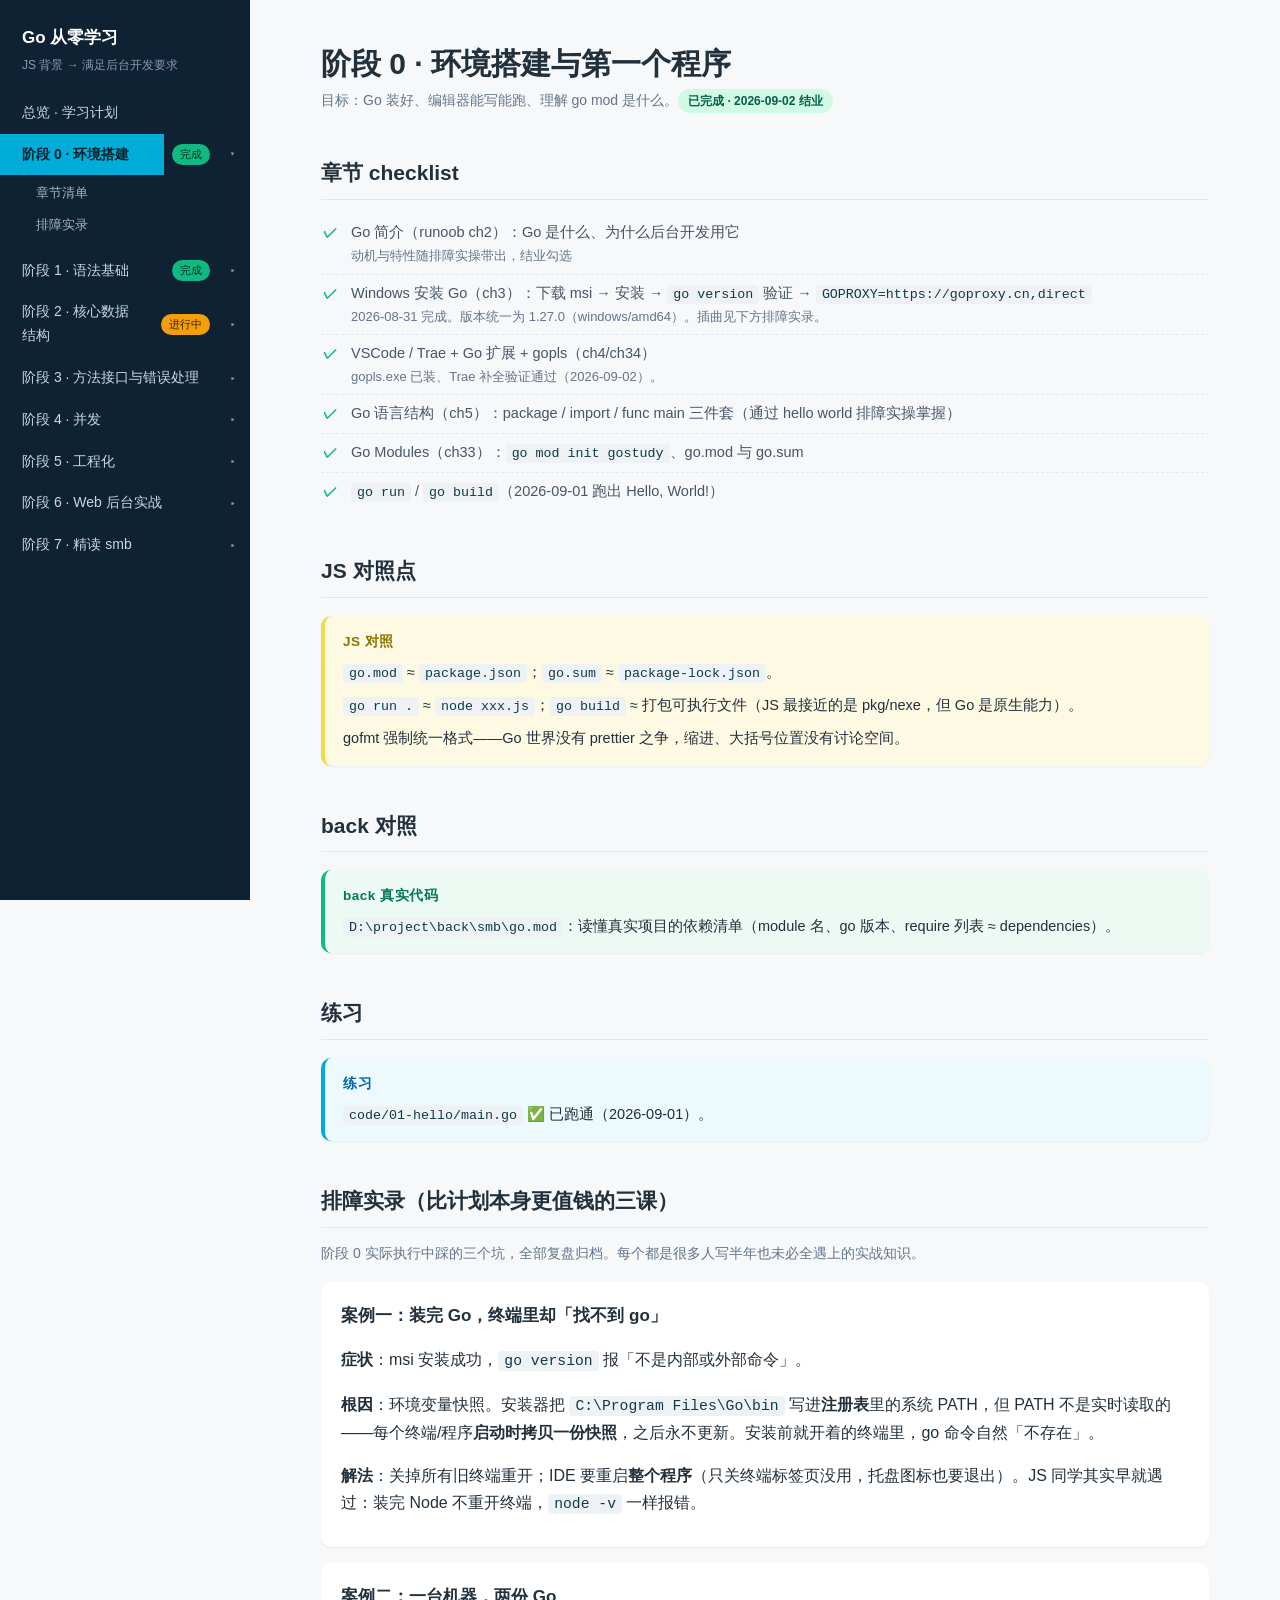
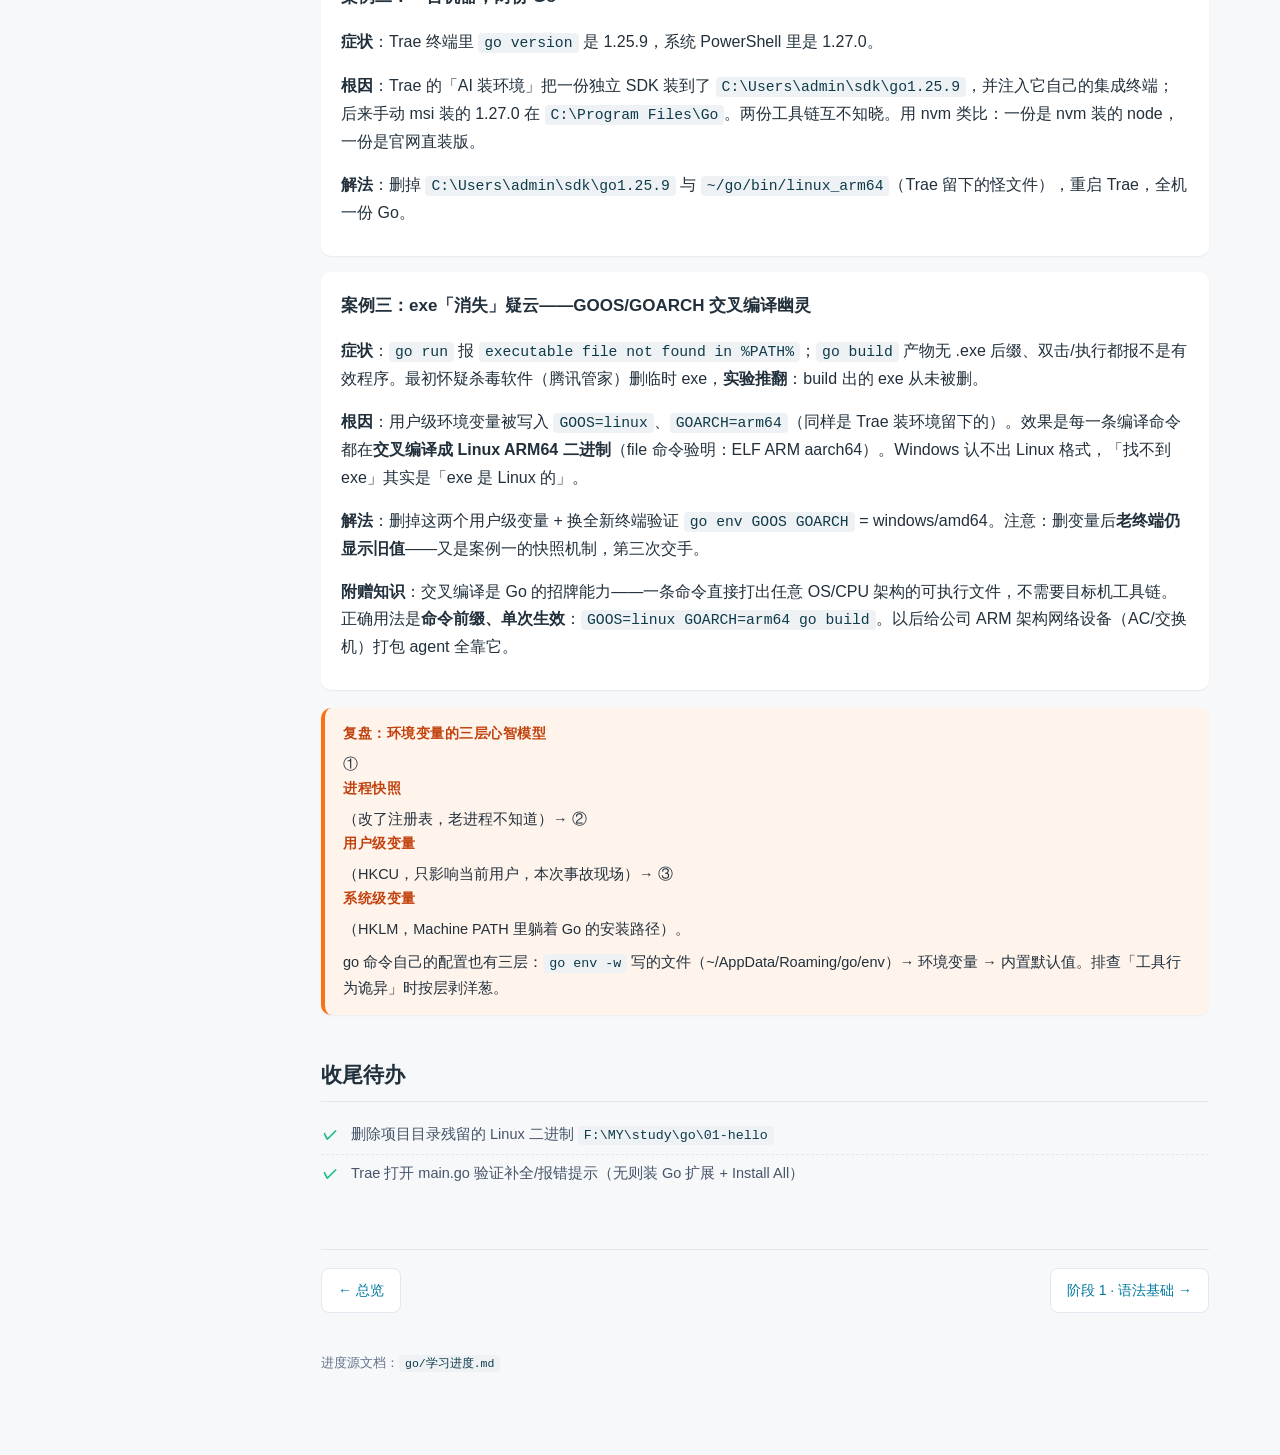
==== go/site/stage-0.html @ 049fc1a5 "新增 Go 学习体系与前端学习目录，PDF 不入库" ====
<!DOCTYPE html>
<html lang="zh-CN">
<head>
<meta charset="UTF-8">
<meta name="viewport" content="width=device-width,initial-scale=1">
<title>阶段 0 · 环境搭建 — Go 从零学习</title>
<link rel="stylesheet" href="assets/style.css">
</head>
<body>
<nav class="sidebar">
  <a class="brand" href="index.html">Go 从零学习<span>JS 背景 → 满足后台开发要求</span></a>
  <ol class="nav">
    <li><a href="index.html">总览 · 学习计划</a></li>
    <li><details open>
      <summary><a class="active" href="stage-0.html">阶段 0 · 环境搭建</a><em class="st done">完成</em></summary>
      <ul class="sub">
        <li><a href="stage-0.html#checklist">章节清单</a></li>
        <li><a href="stage-0.html#trouble">排障实录</a></li>
      </ul>
    </details></li>
    <li><details>
      <summary><a href="stage-1.html">阶段 1 · 语法基础</a><em class="st done">完成</em></summary>
      <ul class="sub">
        <li><a href="stage-1.html#checklist">章节清单</a></li>
        <li><a href="stage-1.html#l1">第一课 · 变量与类型</a></li>
        <li><a href="stage-1.html#l2">第二课 · 常量与运算符</a></li>
        <li><a href="stage-1.html#supp">补充 · 条件循环函数</a></li>
      </ul>
    </details></li>
    <li><details>
      <summary><a href="stage-2.html">阶段 2 · 核心数据结构</a><em class="st doing">进行中</em></summary>
      <ul class="sub">
        <li><a href="stage-2.html#checklist">章节清单</a></li>
        <li><a href="stage-2.html#l1">第一课 · 数组与切片</a></li>
        <li><a href="stage-2.html#l2">第二课 · map 与 range</a></li>
        <li><a href="stage-2.html#l3">第三课 · 结构体</a></li>
        <li><a href="stage-2.html#l4">第四课 · 指针与转换</a></li>
      </ul>
    </details></li>
    <li><details>
      <summary><a href="stage-3.html">阶段 3 · 方法接口与错误处理</a></summary>
      <ul class="sub">
        <li><a href="stage-3.html#checklist">章节清单</a></li>
        <li><a href="stage-3.html#l1">第一课 · 方法与组合</a></li>
        <li><a href="stage-3.html#l2">第二课 · 接口与断言</a></li>
        <li><a href="stage-3.html#l3">第三课 · 错误处理</a></li>
        <li><a href="stage-3.html#l4">第四课 · 泛型·递归·正则</a></li>
      </ul>
    </details></li>
    <li><details>
      <summary><a href="stage-4.html">阶段 4 · 并发</a></summary>
      <ul class="sub">
        <li><a href="stage-4.html#checklist">章节清单</a></li>
        <li><a href="stage-4.html#l1">第一课 · goroutine 与 channel</a></li>
        <li><a href="stage-4.html#l2">第二课 · sync 与 select</a></li>
      </ul>
    </details></li>
    <li><details>
      <summary><a href="stage-5.html">阶段 5 · 工程化</a></summary>
      <ul class="sub">
        <li><a href="stage-5.html#checklist">章节清单</a></li>
        <li><a href="stage-5.html#l1">第一课 · 包·模块·文件</a></li>
        <li><a href="stage-5.html#l2">第二课 · 单元测试</a></li>
      </ul>
    </details></li>
    <li><details>
      <summary><a href="stage-6.html">阶段 6 · Web 后台实战</a></summary>
      <ul class="sub">
        <li><a href="stage-6.html#checklist">章节清单</a></li>
        <li><a href="stage-6.html#l1">第一课 · net/http 裸写</a></li>
        <li><a href="stage-6.html#l2">第二课 · gin 框架</a></li>
        <li><a href="stage-6.html#l3">第三课 · gorm ORM</a></li>
        <li><a href="stage-6.html#l4">第四课 · 分层与毕业作品</a></li>
      </ul>
    </details></li>
    <li><details>
      <summary><a href="stage-7.html">阶段 7 · 精读 smb</a></summary>
      <ul class="sub">
        <li><a href="stage-7.html#checklist">章节清单</a></li>
        <li><a href="stage-7.html#l1">第一课 · fx 依赖注入</a></li>
        <li><a href="stage-7.html#l2">第二课 · 泛型仓储精读</a></li>
        <li><a href="stage-7.html#l3">第三课 · casbin 与 MQTT</a></li>
        <li><a href="stage-7.html#l4">第四课 · 毕业精读</a></li>
      </ul>
    </details></li>
  </ol>
</nav>
<main>
  <h1>阶段 0 · 环境搭建与第一个程序</h1>
  <p class="sub">目标：Go 装好、编辑器能写能跑、理解 go mod 是什么。<span class="chip done">已完成 · 2026-09-02 结业</span></p>

  <h2 id="checklist">章节 checklist</h2>
  <ul class="tasks">
    <li class="done">Go 简介（runoob ch2）：Go 是什么、为什么后台开发用它<span class="note">动机与特性随排障实操带出，结业勾选</span></li>
    <li class="done">Windows 安装 Go（ch3）：下载 msi → 安装 → <code>go version</code> 验证 → <code>GOPROXY=https://goproxy.cn,direct</code>
      <span class="note">2026-08-31 完成。版本统一为 1.27.0（windows/amd64）。插曲见下方排障实录。</span></li>
    <li class="done">VSCode / Trae + Go 扩展 + gopls（ch4/ch34）
      <span class="note">gopls.exe 已装、Trae 补全验证通过（2026-09-02）。</span></li>
    <li class="done">Go 语言结构（ch5）：package / import / func main 三件套（通过 hello world 排障实操掌握）</li>
    <li class="done">Go Modules（ch33）：<code>go mod init gostudy</code>、go.mod 与 go.sum</li>
    <li class="done"><code>go run</code> / <code>go build</code>（2026-09-01 跑出 Hello, World!）</li>
  </ul>

  <h2>JS 对照点</h2>
  <div class="callout js">
    <b>JS 对照</b>
    <p><code>go.mod</code> ≈ <code>package.json</code>；<code>go.sum</code> ≈ <code>package-lock.json</code>。</p>
    <p><code>go run .</code> ≈ <code>node xxx.js</code>；<code>go build</code> ≈ 打包可执行文件（JS 最接近的是 pkg/nexe，但 Go 是原生能力）。</p>
    <p>gofmt 强制统一格式——Go 世界没有 prettier 之争，缩进、大括号位置没有讨论空间。</p>
  </div>

  <h2>back 对照</h2>
  <div class="callout back">
    <b>back 真实代码</b>
    <p><code>D:\project\back\smb\go.mod</code>：读懂真实项目的依赖清单（module 名、go 版本、require 列表 ≈ dependencies）。</p>
  </div>

  <h2>练习</h2>
  <div class="callout ex">
    <b>练习</b>
    <p><code>code/01-hello/main.go</code> ✅ 已跑通（2026-09-01）。</p>
  </div>

  <h2 id="trouble">排障实录（比计划本身更值钱的三课）</h2>
  <p class="sub">阶段 0 实际执行中踩的三个坑，全部复盘归档。每个都是很多人写半年也未必全遇上的实战知识。</p>

  <div class="case">
    <h3>案例一：装完 Go，终端里却「找不到 go」</h3>
    <p><b>症状</b>：msi 安装成功，<code>go version</code> 报「不是内部或外部命令」。</p>
    <p><b>根因</b>：环境变量快照。安装器把 <code>C:\Program Files\Go\bin</code> 写进<b>注册表</b>里的系统 PATH，但 PATH 不是实时读取的——每个终端/程序<b>启动时拷贝一份快照</b>，之后永不更新。安装前就开着的终端里，go 命令自然「不存在」。</p>
    <p><b>解法</b>：关掉所有旧终端重开；IDE 要重启<b>整个程序</b>（只关终端标签页没用，托盘图标也要退出）。JS 同学其实早就遇过：装完 Node 不重开终端，<code>node -v</code> 一样报错。</p>
  </div>

  <div class="case">
    <h3>案例二：一台机器，两份 Go</h3>
    <p><b>症状</b>：Trae 终端里 <code>go version</code> 是 1.25.9，系统 PowerShell 里是 1.27.0。</p>
    <p><b>根因</b>：Trae 的「AI 装环境」把一份独立 SDK 装到了 <code>C:\Users\admin\sdk\go1.25.9</code>，并注入它自己的集成终端；后来手动 msi 装的 1.27.0 在 <code>C:\Program Files\Go</code>。两份工具链互不知晓。用 nvm 类比：一份是 nvm 装的 node，一份是官网直装版。</p>
    <p><b>解法</b>：删掉 <code>C:\Users\admin\sdk\go1.25.9</code> 与 <code>~/go/bin/linux_arm64</code>（Trae 留下的怪文件），重启 Trae，全机一份 Go。</p>
  </div>

  <div class="case">
    <h3>案例三：exe「消失」疑云——GOOS/GOARCH 交叉编译幽灵</h3>
    <p><b>症状</b>：<code>go run</code> 报 <code>executable file not found in %PATH%</code>；<code>go build</code> 产物无 .exe 后缀、双击/执行都报不是有效程序。最初怀疑杀毒软件（腾讯管家）删临时 exe，<b>实验推翻</b>：build 出的 exe 从未被删。</p>
    <p><b>根因</b>：用户级环境变量被写入 <code>GOOS=linux</code>、<code>GOARCH=arm64</code>（同样是 Trae 装环境留下的）。效果是每一条编译命令都在<b>交叉编译成 Linux ARM64 二进制</b>（file 命令验明：ELF ARM aarch64）。Windows 认不出 Linux 格式，「找不到 exe」其实是「exe 是 Linux 的」。</p>
    <p><b>解法</b>：删掉这两个用户级变量 + 换全新终端验证 <code>go env GOOS GOARCH</code> = windows/amd64。注意：删变量后<b>老终端仍显示旧值</b>——又是案例一的快照机制，第三次交手。</p>
    <p><b>附赠知识</b>：交叉编译是 Go 的招牌能力——一条命令直接打出任意 OS/CPU 架构的可执行文件，不需要目标机工具链。正确用法是<b>命令前缀、单次生效</b>：<code>GOOS=linux GOARCH=arm64 go build</code>。以后给公司 ARM 架构网络设备（AC/交换机）打包 agent 全靠它。</p>
  </div>

  <div class="callout pit">
    <b>复盘：环境变量的三层心智模型</b>
    <p>① <b>进程快照</b>（改了注册表，老进程不知道）→ ② <b>用户级变量</b>（HKCU，只影响当前用户，本次事故现场）→ ③ <b>系统级变量</b>（HKLM，Machine PATH 里躺着 Go 的安装路径）。</p>
    <p>go 命令自己的配置也有三层：<code>go env -w</code> 写的文件（~/AppData/Roaming/go/env）→ 环境变量 → 内置默认值。排查「工具行为诡异」时按层剥洋葱。</p>
  </div>

  <h2>收尾待办</h2>
  <ul class="tasks">
    <li class="done">删除项目目录残留的 Linux 二进制 <code>F:\MY\study\go\01-hello</code></li>
    <li class="done">Trae 打开 main.go 验证补全/报错提示（无则装 Go 扩展 + Install All）</li>
  </ul>

  <div class="pager"><a href="index.html">← 总览</a><a href="stage-1.html">阶段 1 · 语法基础 →</a></div>
  <footer class="colophon">进度源文档：<code>go/学习进度.md</code></footer>
</main>
</body>
</html>
---- go/site/assets/style.css ----
:root{--ink:#22303c;--muted:#64748b;--accent:#00add8;--accent-dark:#007a9f;--line:#e2e8f0;--card:#fff}
*{box-sizing:border-box}
html,body{margin:0;padding:0}
body{font-family:"Segoe UI","Microsoft YaHei",-apple-system,sans-serif;color:var(--ink);background:#f6f8fa;display:flex;min-height:100vh;line-height:1.7}
a{color:var(--accent-dark);text-decoration:none}
a:hover{text-decoration:underline}
code{font-family:Consolas,"JetBrains Mono","Courier New",monospace;background:#eef2f5;padding:2px 6px;border-radius:4px;font-size:.92em;color:#0f3a4a}
pre{background:#0f2233;color:#dce8f2;padding:16px 18px;border-radius:10px;overflow-x:auto;line-height:1.6}
pre code{background:none;color:inherit;padding:0;font-size:.9em}
.sidebar{width:250px;background:#0f2233;color:#c8d8e4;flex-shrink:0;display:flex;flex-direction:column;gap:18px;padding:26px 0;position:sticky;top:0;height:100vh;overflow-y:auto}
.brand{padding:0 22px;color:#fff;font-weight:700;font-size:17px;display:block;line-height:1.4}
.brand span{display:block;font-weight:400;font-size:12px;color:#7f9db0;margin-top:6px;line-height:1.5}
.nav{list-style:none;margin:0;padding:0}
.nav>li>a{display:block;color:#c8d8e4;padding:9px 22px;font-size:14px}
.nav>li>a:hover{background:#16324a;color:#fff;text-decoration:none}
.nav>li>a.active{background:var(--accent);color:#04222e;font-weight:600}
.nav summary{display:flex;align-items:center;gap:8px;cursor:pointer;list-style:none}
.nav summary::-webkit-details-marker{display:none}
.nav summary>a{flex:1;color:#c8d8e4;padding:9px 12px 9px 22px;font-size:14px}
.nav summary>a:hover{background:#16324a;color:#fff;text-decoration:none}
.nav summary>a.active{background:var(--accent);color:#04222e;font-weight:600}
.nav summary::after{content:"▸";color:#7f9db0;font-size:11px;margin-right:14px;transition:transform .15s}
.nav details[open]>summary::after{transform:rotate(90deg)}
.nav ul.sub{list-style:none;margin:0;padding:2px 0 8px}
.nav ul.sub a{display:block;color:#9fb8c9;padding:5px 16px 5px 36px;font-size:13px}
.nav ul.sub a:hover{color:#fff;text-decoration:none;background:#16324a}
.st{font-size:11px;border-radius:20px;padding:1px 8px;margin-right:12px;flex-shrink:0;font-style:normal}
.st.doing{background:#f59e0b;color:#3a2600}
.st.done{background:#10b981;color:#03301f}
main{flex:1;padding:44px 56px 80px;max-width:1000px;margin:0 auto;min-width:0}
h1{font-size:30px;margin:0 0 6px;line-height:1.3}
h2{font-size:21px;margin:42px 0 14px;padding-bottom:8px;border-bottom:1px solid var(--line)}
h3{font-size:17px;margin:28px 0 10px}
.sub{color:var(--muted);margin:0 0 8px;font-size:14px}
table{border-collapse:collapse;width:100%;background:var(--card);font-size:14px;margin:14px 0;border-radius:8px;overflow:hidden;box-shadow:0 1px 2px rgba(15,34,51,.06)}
th{background:#eaf3f7;text-align:left}
th,td{padding:9px 12px;border:1px solid var(--line);vertical-align:top}
.tasks{list-style:none;padding:0;margin:12px 0}
.tasks li{padding:7px 0 7px 30px;position:relative;border-bottom:1px dashed var(--line);font-size:14.5px;line-height:1.65}
.tasks li:last-child{border-bottom:none}
.tasks li::before{position:absolute;left:2px;top:7px;font-weight:700}
.tasks li.todo::before{content:"○";color:#94a3b8}
.tasks li.done::before{content:"✓";color:#10b981}
.tasks li.done{color:#475569}
.tasks .note{color:var(--muted);font-size:13px;display:block}
.callout{border-radius:10px;padding:14px 18px;margin:18px 0;font-size:14.5px;line-height:1.75;border-left:4px solid;background:var(--card);box-shadow:0 1px 2px rgba(15,34,51,.05)}
.callout b{display:block;margin-bottom:6px;font-size:13.5px;letter-spacing:.5px}
.callout.js{border-color:#f0db4f;background:#fdf9e3}
.callout.js b{color:#8a7500}
.callout.back{border-color:#10b981;background:#edfaf4}
.callout.back b{color:#047857}
.callout.pit{border-color:#f97316;background:#fff4ec}
.callout.pit b{color:#c2410c}
.callout.ex{border-color:#00add8;background:#ecf9fd}
.callout.ex b{color:#0369a1}
.callout p{margin:0 0 8px}
.callout p:last-child{margin:0}
.chip{display:inline-block;font-size:12px;border-radius:20px;padding:2px 10px;font-weight:600;vertical-align:middle;white-space:nowrap}
.chip.doing{background:#fef3c7;color:#92400e}
.chip.done{background:#d1fae5;color:#065f46}
.chip.todo{background:#e2e8f0;color:#475569}
.goal{display:flex;gap:16px;flex-wrap:wrap;margin:18px 0}
.goal .card{flex:1;min-width:260px;background:var(--card);border-radius:10px;padding:18px 20px;box-shadow:0 1px 2px rgba(15,34,51,.06);font-size:14.5px}
.goal .card b{color:var(--accent-dark)}
.case{background:var(--card);border-radius:10px;padding:4px 20px 14px;margin:16px 0;box-shadow:0 1px 2px rgba(15,34,51,.06)}
.case h3{margin-top:16px}
.pager{display:flex;justify-content:space-between;gap:12px;margin-top:56px;border-top:1px solid var(--line);padding-top:18px}
.pager a{background:var(--card);padding:10px 16px;border-radius:8px;border:1px solid var(--line);font-size:14px}
.pager a:hover{text-decoration:none;border-color:var(--accent)}
.colophon{margin-top:40px;color:var(--muted);font-size:12.5px}
@media(max-width:920px){body{flex-direction:column}.sidebar{position:static;width:auto;height:auto;padding-bottom:10px}main{padding:24px 18px 60px}}
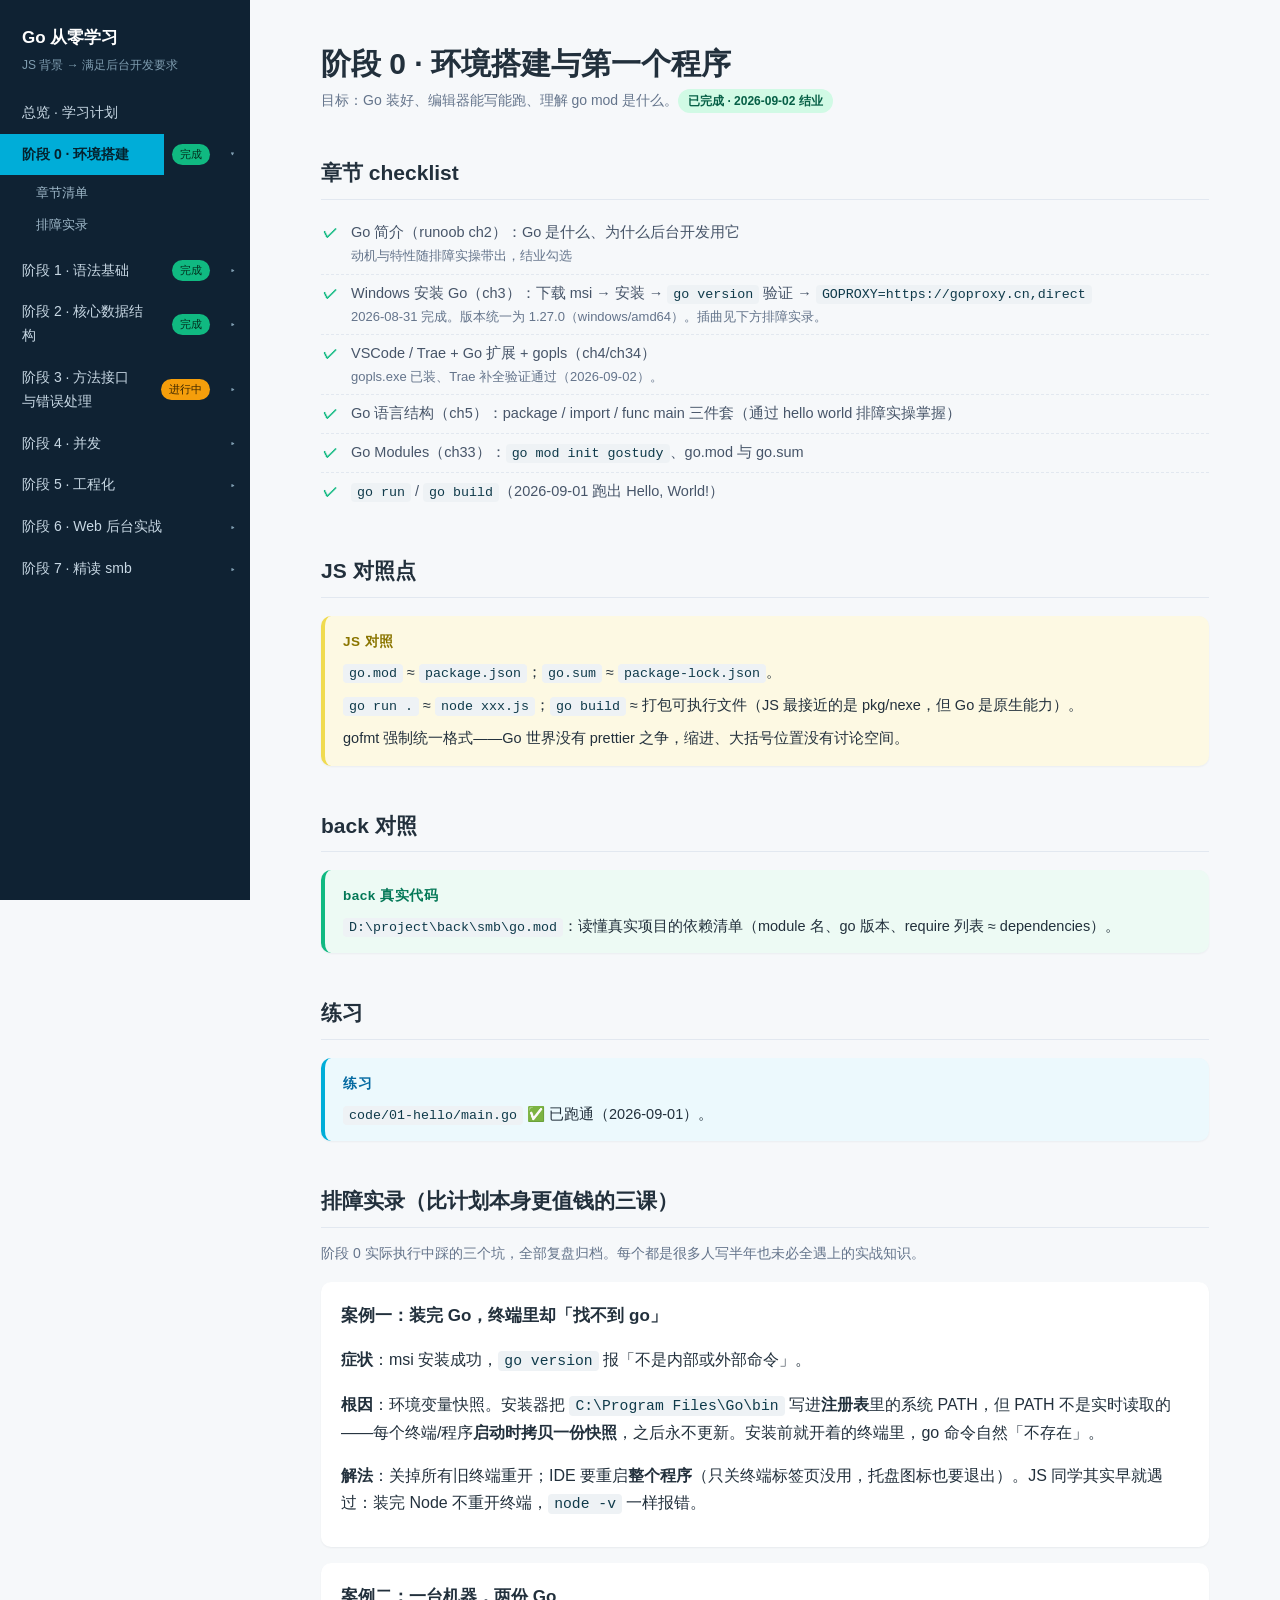
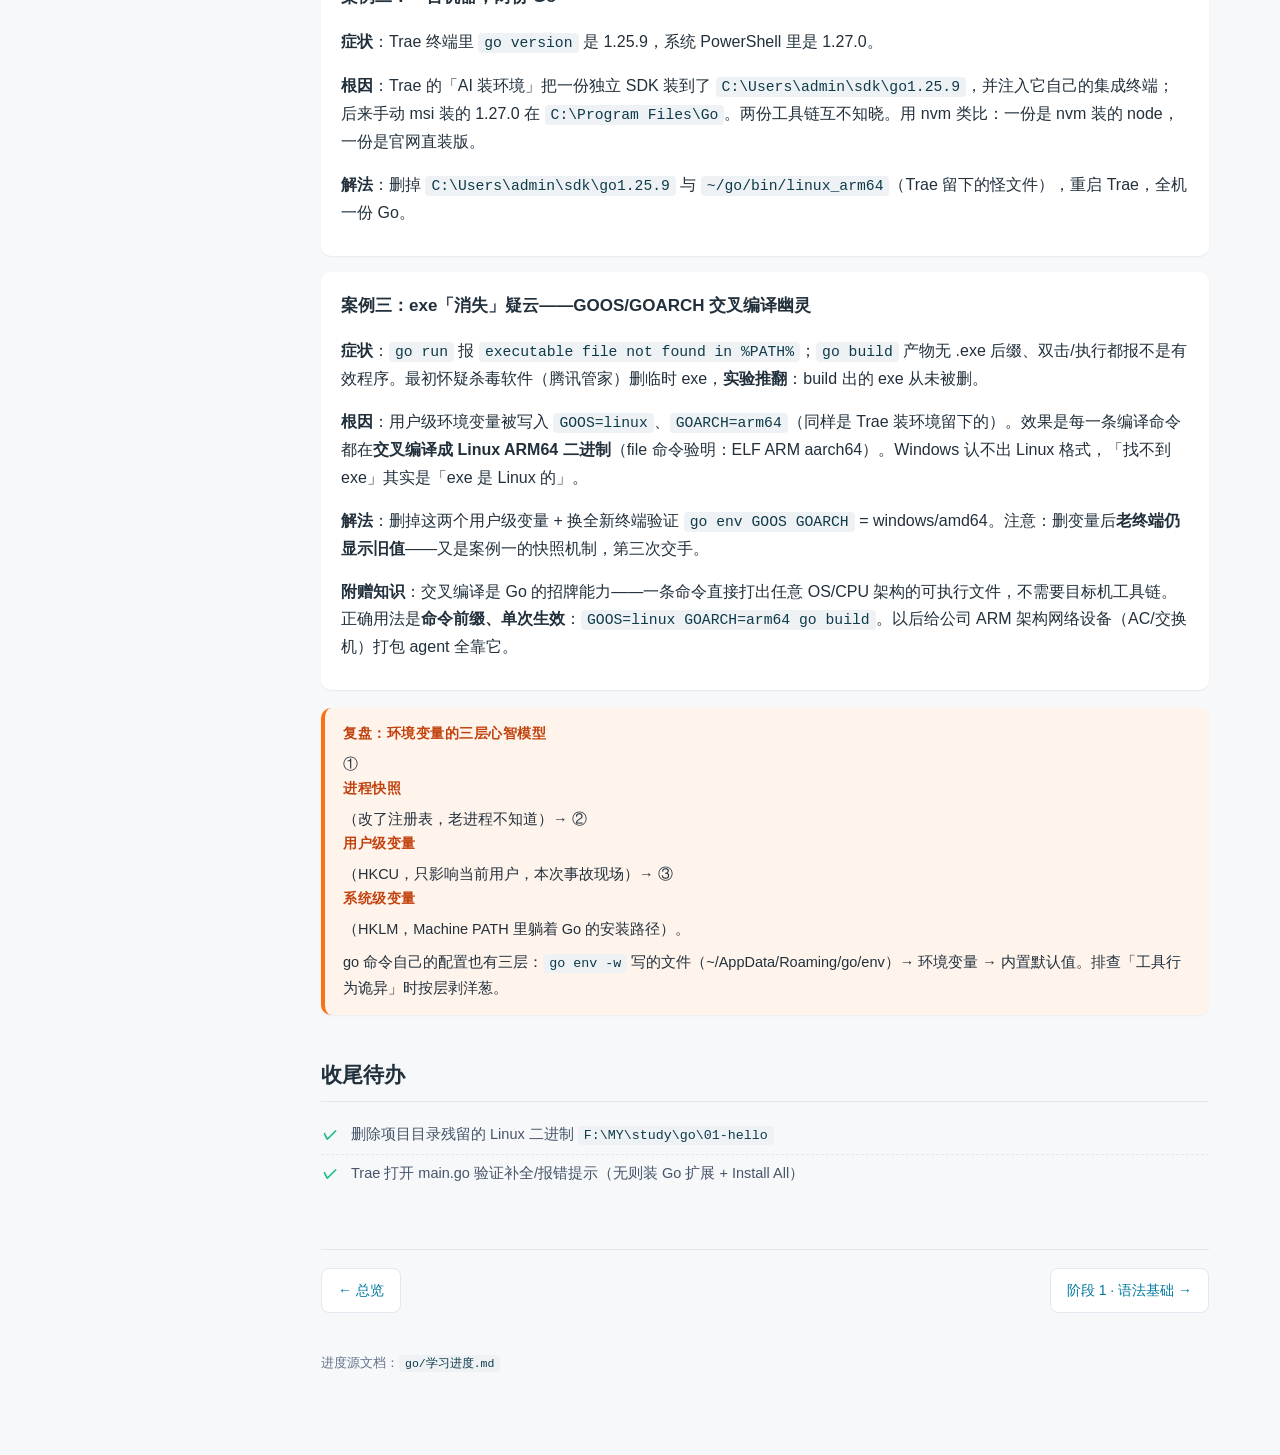
==== commit d1e2d8e7: "阶段 2 结业 + 阶段 3 前三课验收：指针、方法接口、错误处理 - code/05-pointer：解引用/swap 双版本/struct 值指针/类型转换验收 4.5/5，评价块入档 - cod" ====
--- a/go/site/stage-0.html
+++ b/go/site/stage-0.html
@@ -28,7 +28,7 @@
       </ul>
     </details></li>
     <li><details>
-      <summary><a href="stage-2.html">阶段 2 · 核心数据结构</a><em class="st doing">进行中</em></summary>
+      <summary><a href="stage-2.html">阶段 2 · 核心数据结构</a><em class="st done">完成</em></summary>
       <ul class="sub">
         <li><a href="stage-2.html#checklist">章节清单</a></li>
         <li><a href="stage-2.html#l1">第一课 · 数组与切片</a></li>
@@ -38,7 +38,7 @@
       </ul>
     </details></li>
     <li><details>
-      <summary><a href="stage-3.html">阶段 3 · 方法接口与错误处理</a></summary>
+      <summary><a href="stage-3.html">阶段 3 · 方法接口与错误处理</a><em class="st doing">进行中</em></summary>
       <ul class="sub">
         <li><a href="stage-3.html#checklist">章节清单</a></li>
         <li><a href="stage-3.html#l1">第一课 · 方法与组合</a></li>
